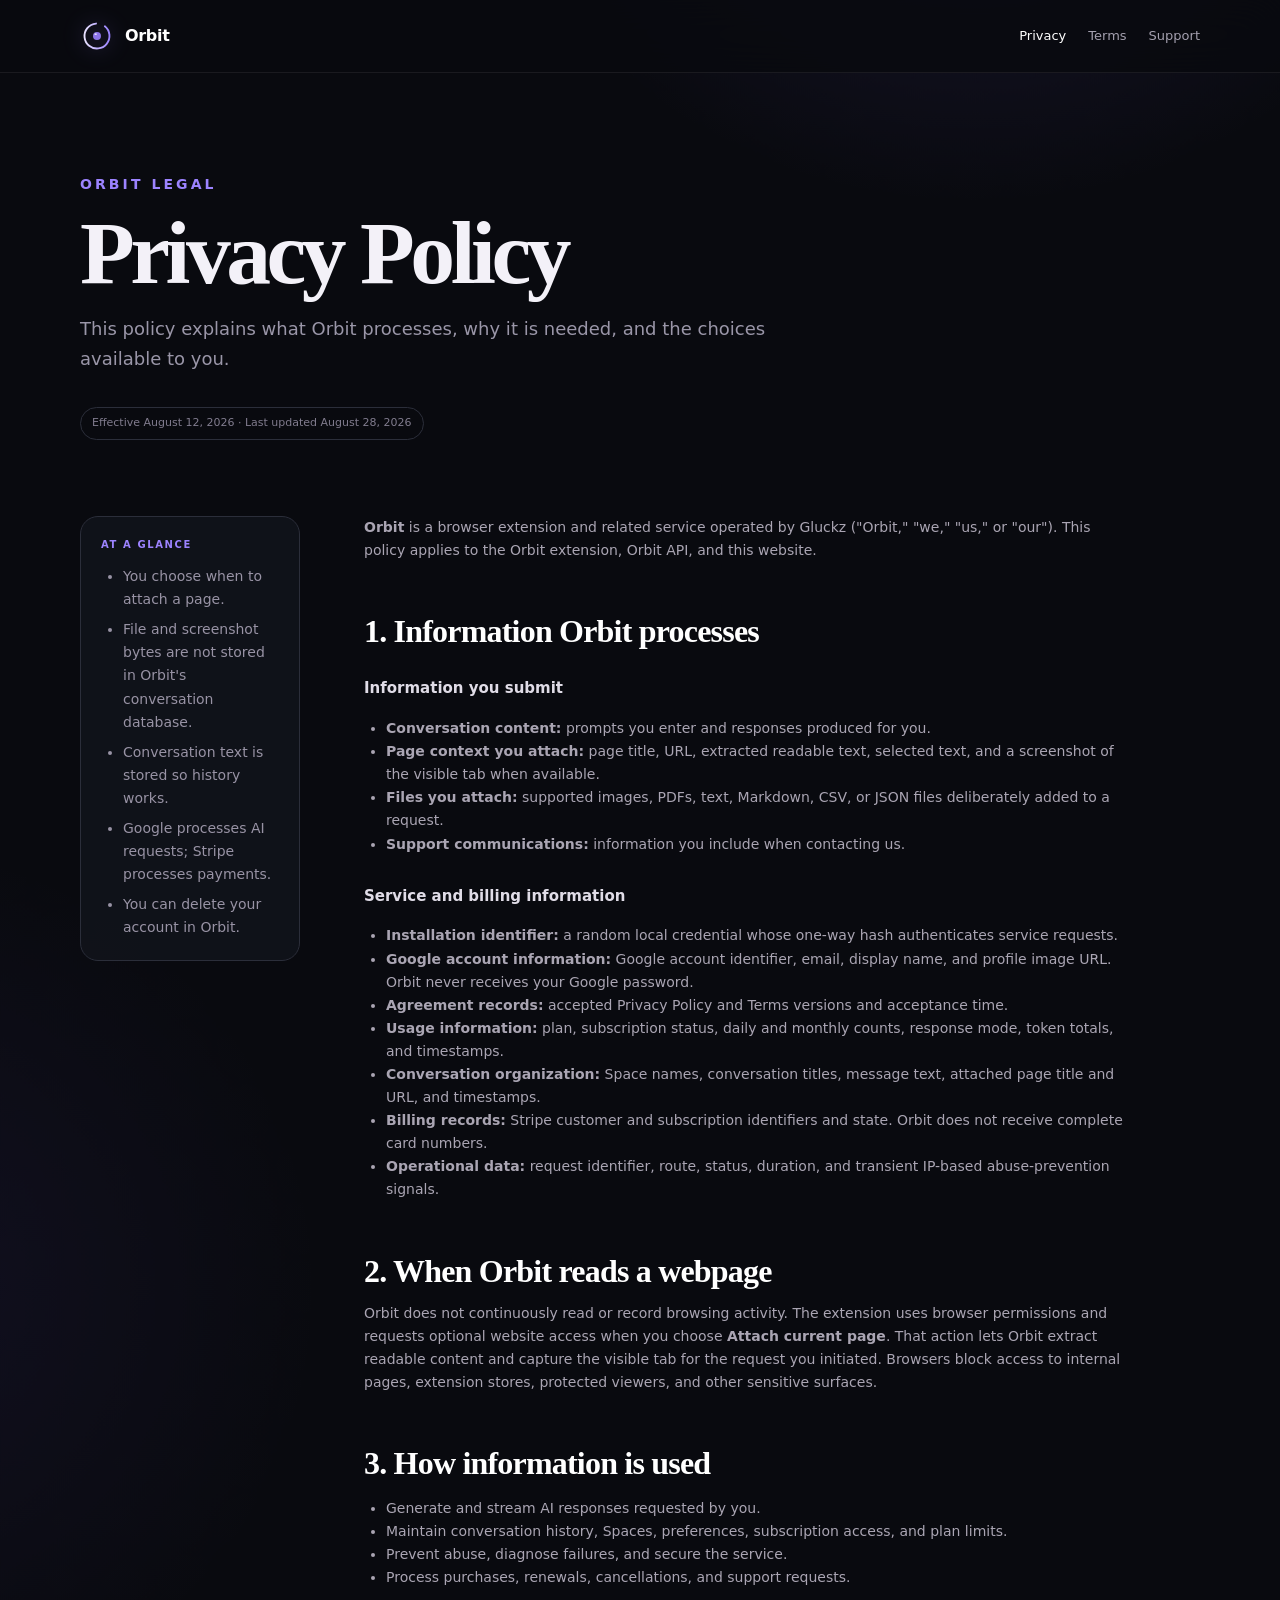
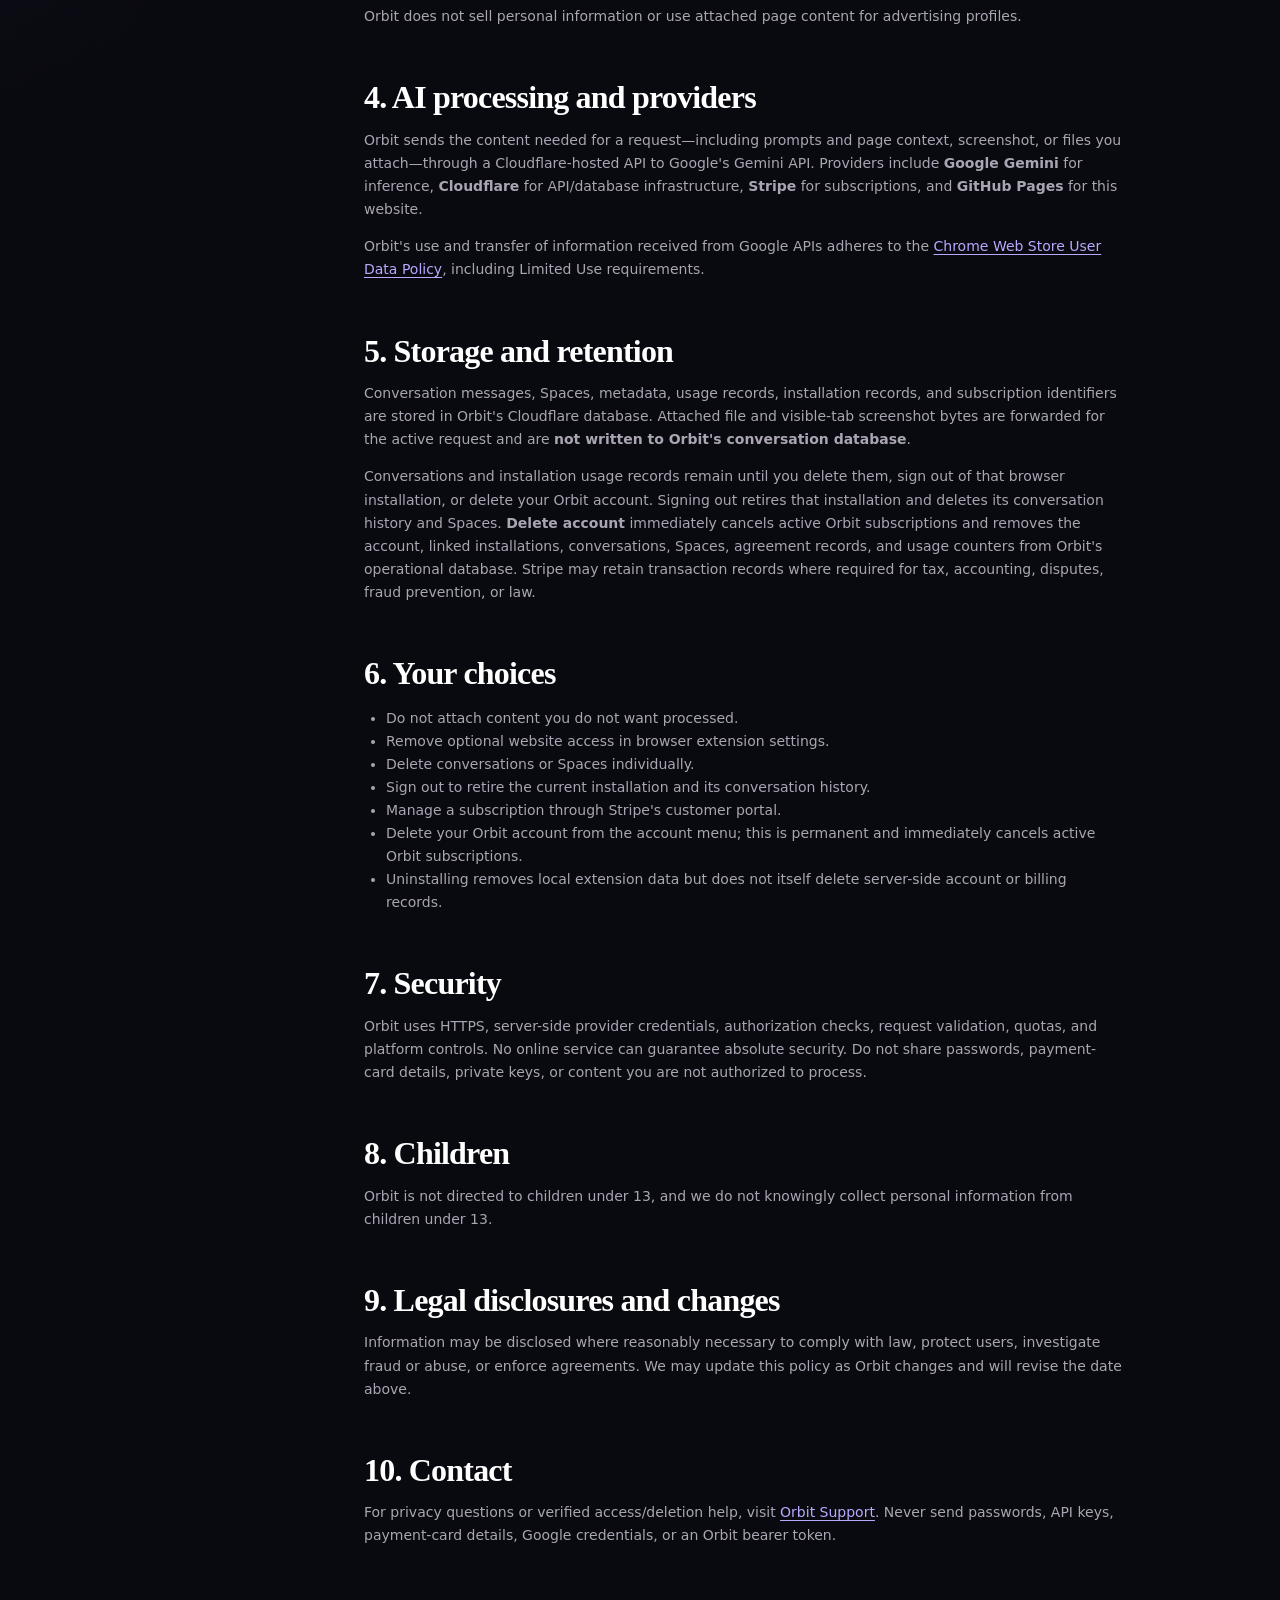
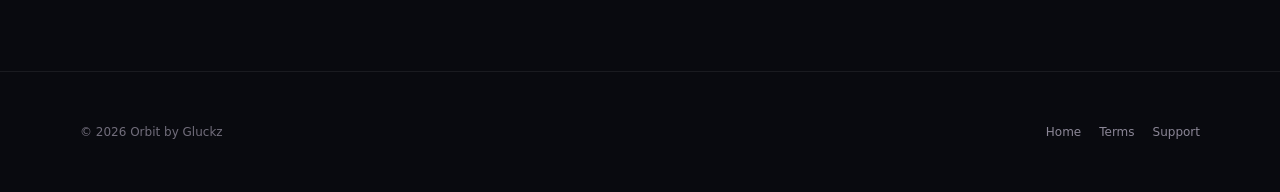
==== privacy/index.html @ 81c694f9 "Launch standalone Orbit website" ====
<!doctype html><html lang="en"><head><meta charset="utf-8"><meta name="viewport" content="width=device-width,initial-scale=1"><meta name="description" content="Orbit Privacy Policy"><meta name="theme-color" content="#090a0f"><title>Privacy Policy — Orbit</title><link rel="icon" href="../assets/orbit-logo.svg" type="image/svg+xml"><link rel="stylesheet" href="../assets/styles.css"></head><body>
<header class="site-header"><nav class="nav"><a class="brand" href="../"><img src="../assets/orbit-logo.svg" alt=""><span>Orbit</span></a><div class="nav-links"><a href="./" aria-current="page">Privacy</a><a href="../terms/">Terms</a><a href="../support/">Support</a></div></nav></header>
<main class="legal"><section class="container legal-hero"><p class="kicker">Orbit legal</p><h1>Privacy Policy</h1><p class="lede">This policy explains what Orbit processes, why it is needed, and the choices available to you.</p><span class="date">Effective August 12, 2026 · Last updated August 28, 2026</span></section>
<section class="container legal-layout"><aside class="summary"><strong>At a glance</strong><ul><li>You choose when to attach a page.</li><li>File and screenshot bytes are not stored in Orbit's conversation database.</li><li>Conversation text is stored so history works.</li><li>Google processes AI requests; Stripe processes payments.</li><li>You can delete your account in Orbit.</li></ul></aside><article>
<p><strong>Orbit</strong> is a browser extension and related service operated by Gluckz ("Orbit," "we," "us," or "our"). This policy applies to the Orbit extension, Orbit API, and this website.</p>
<h2>1. Information Orbit processes</h2><h3>Information you submit</h3><ul><li><strong>Conversation content:</strong> prompts you enter and responses produced for you.</li><li><strong>Page context you attach:</strong> page title, URL, extracted readable text, selected text, and a screenshot of the visible tab when available.</li><li><strong>Files you attach:</strong> supported images, PDFs, text, Markdown, CSV, or JSON files deliberately added to a request.</li><li><strong>Support communications:</strong> information you include when contacting us.</li></ul>
<h3>Service and billing information</h3><ul><li><strong>Installation identifier:</strong> a random local credential whose one-way hash authenticates service requests.</li><li><strong>Google account information:</strong> Google account identifier, email, display name, and profile image URL. Orbit never receives your Google password.</li><li><strong>Agreement records:</strong> accepted Privacy Policy and Terms versions and acceptance time.</li><li><strong>Usage information:</strong> plan, subscription status, daily and monthly counts, response mode, token totals, and timestamps.</li><li><strong>Conversation organization:</strong> Space names, conversation titles, message text, attached page title and URL, and timestamps.</li><li><strong>Billing records:</strong> Stripe customer and subscription identifiers and state. Orbit does not receive complete card numbers.</li><li><strong>Operational data:</strong> request identifier, route, status, duration, and transient IP-based abuse-prevention signals.</li></ul>
<h2>2. When Orbit reads a webpage</h2><p>Orbit does not continuously read or record browsing activity. The extension uses browser permissions and requests optional website access when you choose <strong>Attach current page</strong>. That action lets Orbit extract readable content and capture the visible tab for the request you initiated. Browsers block access to internal pages, extension stores, protected viewers, and other sensitive surfaces.</p>
<h2>3. How information is used</h2><ul><li>Generate and stream AI responses requested by you.</li><li>Maintain conversation history, Spaces, preferences, subscription access, and plan limits.</li><li>Prevent abuse, diagnose failures, and secure the service.</li><li>Process purchases, renewals, cancellations, and support requests.</li></ul><p>Orbit does not sell personal information or use attached page content for advertising profiles.</p>
<h2>4. AI processing and providers</h2><p>Orbit sends the content needed for a request—including prompts and page context, screenshot, or files you attach—through a Cloudflare-hosted API to Google's Gemini API. Providers include <strong>Google Gemini</strong> for inference, <strong>Cloudflare</strong> for API/database infrastructure, <strong>Stripe</strong> for subscriptions, and <strong>GitHub Pages</strong> for this website.</p><p>Orbit's use and transfer of information received from Google APIs adheres to the <a href="https://developer.chrome.com/docs/webstore/program-policies/user-data-faq#limited-use" rel="noreferrer">Chrome Web Store User Data Policy</a>, including Limited Use requirements.</p>
<h2>5. Storage and retention</h2><p>Conversation messages, Spaces, metadata, usage records, installation records, and subscription identifiers are stored in Orbit's Cloudflare database. Attached file and visible-tab screenshot bytes are forwarded for the active request and are <strong>not written to Orbit's conversation database</strong>.</p><p>Conversations and installation usage records remain until you delete them, sign out of that browser installation, or delete your Orbit account. Signing out retires that installation and deletes its conversation history and Spaces. <strong>Delete account</strong> immediately cancels active Orbit subscriptions and removes the account, linked installations, conversations, Spaces, agreement records, and usage counters from Orbit's operational database. Stripe may retain transaction records where required for tax, accounting, disputes, fraud prevention, or law.</p>
<h2>6. Your choices</h2><ul><li>Do not attach content you do not want processed.</li><li>Remove optional website access in browser extension settings.</li><li>Delete conversations or Spaces individually.</li><li>Sign out to retire the current installation and its conversation history.</li><li>Manage a subscription through Stripe's customer portal.</li><li>Delete your Orbit account from the account menu; this is permanent and immediately cancels active Orbit subscriptions.</li><li>Uninstalling removes local extension data but does not itself delete server-side account or billing records.</li></ul>
<h2>7. Security</h2><p>Orbit uses HTTPS, server-side provider credentials, authorization checks, request validation, quotas, and platform controls. No online service can guarantee absolute security. Do not share passwords, payment-card details, private keys, or content you are not authorized to process.</p>
<h2>8. Children</h2><p>Orbit is not directed to children under 13, and we do not knowingly collect personal information from children under 13.</p>
<h2>9. Legal disclosures and changes</h2><p>Information may be disclosed where reasonably necessary to comply with law, protect users, investigate fraud or abuse, or enforce agreements. We may update this policy as Orbit changes and will revise the date above.</p>
<h2>10. Contact</h2><p>For privacy questions or verified access/deletion help, visit <a href="../support/">Orbit Support</a>. Never send passwords, API keys, payment-card details, Google credentials, or an Orbit bearer token.</p>
</article></section></main><footer class="site-footer"><div class="footer-inner"><span>© 2026 Orbit by Gluckz</span><div class="footer-links"><a href="../">Home</a><a href="../terms/">Terms</a><a href="../support/">Support</a></div></div></footer></body></html>
---- assets/styles.css ----
:root {
  color-scheme: dark;
  --bg: #090a0f;
  --surface: #11131b;
  --surface-2: #171925;
  --line: #2b2e3a;
  --text: #f3f1f8;
  --muted: #9a96a8;
  --purple: #9c83ff;
  --purple-2: #6f55de;
  --serif: Georgia, "Times New Roman", serif;
  --sans: Inter, ui-sans-serif, system-ui, -apple-system, BlinkMacSystemFont, "Segoe UI", sans-serif;
}

* { box-sizing: border-box; }
html { background: var(--bg); scroll-behavior: smooth; }
body {
  margin: 0;
  min-width: 280px;
  color: var(--text);
  background:
    radial-gradient(circle at 76% -10%, rgba(111, 85, 222, .22), transparent 34rem),
    radial-gradient(circle at -10% 38%, rgba(93, 68, 190, .10), transparent 28rem),
    var(--bg);
  font: 16px/1.65 var(--sans);
}
a { color: #b9a8ff; text-underline-offset: 3px; }
a:hover { color: #ded5ff; }
button, a { -webkit-tap-highlight-color: transparent; }

.site-header {
  position: sticky;
  top: 0;
  z-index: 20;
  border-bottom: 1px solid rgba(255,255,255,.07);
  background: rgba(9,10,15,.84);
  backdrop-filter: blur(18px);
}
.nav {
  width: min(1120px, calc(100% - 32px));
  height: 72px;
  margin: auto;
  display: flex;
  align-items: center;
  justify-content: space-between;
  gap: 24px;
}
.brand { display: inline-flex; align-items: center; gap: 11px; color: white; text-decoration: none; font-weight: 800; letter-spacing: -.02em; }
.brand img { width: 34px; height: 34px; filter: drop-shadow(0 0 11px rgba(156,131,255,.42)); }
.nav-links { display: flex; align-items: center; gap: 22px; font-size: 13px; }
.nav-links a { color: #a4a0af; text-decoration: none; }
.nav-links a:hover, .nav-links a[aria-current="page"] { color: white; }

.container { width: min(1120px, calc(100% - 40px)); margin-inline: auto; }
.hero { min-height: 660px; display: grid; grid-template-columns: 1.05fr .95fr; align-items: center; gap: 64px; padding: 96px 0 82px; }
.kicker { margin: 0; color: var(--purple); font-size: 12px; font-weight: 850; letter-spacing: .22em; text-transform: uppercase; }
h1, h2, h3, p { overflow-wrap: anywhere; }
.hero h1 { max-width: 760px; margin: 18px 0 22px; font: 600 clamp(3.2rem, 7vw, 6.6rem)/.93 var(--serif); letter-spacing: -.055em; }
.hero-copy { max-width: 650px; margin: 0; color: var(--muted); font-size: clamp(1rem, 2vw, 1.22rem); }
.actions { display: flex; flex-wrap: wrap; gap: 12px; margin-top: 34px; }
.button { display: inline-flex; align-items: center; justify-content: center; min-height: 48px; padding: 0 20px; border: 1px solid #6e58cd; border-radius: 999px; color: white; background: linear-gradient(135deg, #7157de, #49378f); text-decoration: none; font-size: 14px; font-weight: 800; box-shadow: 0 14px 42px rgba(78,54,167,.28); }
.button.secondary { border-color: var(--line); color: #d2cedb; background: #12141c; box-shadow: none; }
.orb-stage { position: relative; min-height: 430px; display: grid; place-items: center; }
.orb-stage::before { content: ""; position: absolute; width: 360px; height: 360px; border: 1px solid rgba(155,130,255,.18); border-radius: 50%; box-shadow: 0 0 120px rgba(95,69,205,.20); }
.orb-stage::after { content: ""; position: absolute; width: 245px; height: 245px; border: 1px solid rgba(155,130,255,.14); border-radius: 50%; }
.orb-stage img { position: relative; z-index: 2; width: 150px; height: 150px; filter: drop-shadow(0 0 38px rgba(156,131,255,.42)); }

.section { padding: 86px 0; border-top: 1px solid rgba(255,255,255,.06); }
.section-head { max-width: 720px; margin-bottom: 34px; }
.section h2 { margin: 12px 0 0; font: 600 clamp(2.3rem, 5vw, 4.3rem)/1 var(--serif); letter-spacing: -.04em; }
.grid { display: grid; grid-template-columns: repeat(3, 1fr); gap: 16px; }
.card { padding: 28px; border: 1px solid var(--line); border-radius: 22px; background: linear-gradient(150deg, rgba(24,26,37,.94), rgba(14,16,23,.94)); box-shadow: 0 18px 60px rgba(0,0,0,.18); }
.card .number { color: var(--purple); font: 800 11px/1 var(--sans); letter-spacing: .14em; }
.card h3 { margin: 30px 0 8px; font-size: 18px; letter-spacing: -.02em; }
.card p { margin: 0; color: var(--muted); font-size: 14px; }

.legal-hero { padding: 100px 0 48px; }
.legal-hero h1 { margin: 14px 0 18px; font: 600 clamp(3rem, 7vw, 6rem)/.96 var(--serif); letter-spacing: -.05em; }
.legal-hero .lede { max-width: 760px; color: var(--muted); font-size: 18px; }
.date { display: inline-flex; margin-top: 16px; padding: 6px 11px; border: 1px solid var(--line); border-radius: 999px; color: #817c8e; font-size: 11px; }
.legal-layout { display: grid; grid-template-columns: 220px minmax(0, 760px); gap: 64px; align-items: start; padding: 28px 0 110px; }
.summary { position: sticky; top: 104px; padding: 20px; border: 1px solid var(--line); border-radius: 18px; background: rgba(18,20,28,.8); }
.summary strong { display: block; margin-bottom: 12px; color: var(--purple); font-size: 10px; letter-spacing: .16em; text-transform: uppercase; }
.summary ul { margin: 0; padding-left: 18px; color: #9893a5; font-size: 12px; }
.summary li + li { margin-top: 7px; }
.legal article { min-width: 0; color: #aaa5b3; }
.legal article > :first-child { margin-top: 0; }
.legal h2 { margin: 52px 0 14px; color: white; font: 600 2rem/1.08 var(--serif); letter-spacing: -.025em; }
.legal h3 { margin: 28px 0 10px; color: #e0dce7; font-size: 15px; }
.legal p, .legal li { font-size: 14px; }
.legal ul { padding-left: 22px; }
.legal code { padding: 2px 5px; border: 1px solid var(--line); border-radius: 5px; color: #c8baff; background: #13151d; }

.support-grid { display: grid; grid-template-columns: repeat(2, 1fr); gap: 14px; padding-bottom: 100px; }
.support-grid details { border: 1px solid var(--line); border-radius: 18px; background: #11131b; }
.support-grid summary { padding: 20px; color: #eeebf4; cursor: pointer; font-weight: 750; }
.support-grid details p { margin: 0; padding: 0 20px 20px; color: var(--muted); font-size: 14px; }

.site-footer { border-top: 1px solid rgba(255,255,255,.07); }
.footer-inner { width: min(1120px, calc(100% - 40px)); min-height: 120px; margin: auto; display: flex; align-items: center; justify-content: space-between; gap: 24px; color: #716d7b; font-size: 12px; }
.footer-links { display: flex; flex-wrap: wrap; gap: 18px; }
.footer-links a { color: #8b8696; text-decoration: none; }

.callback { min-height: 100vh; display: grid; place-items: center; padding: 24px; }
.callback-card { width: min(460px, 100%); padding: 44px; border: 1px solid var(--line); border-radius: 26px; text-align: center; background: #11131b; box-shadow: 0 28px 100px rgba(0,0,0,.48); }
.callback-card img { width: 68px; height: 68px; }
.callback-card h1 { margin: 20px 0 10px; font: 600 2.2rem/1 var(--serif); }
.callback-card p { color: var(--muted); }
.spinner { width: 28px; height: 28px; margin: 24px auto 0; border: 3px solid #313441; border-top-color: var(--purple); border-radius: 50%; animation: spin .8s linear infinite; }
@keyframes spin { to { transform: rotate(1turn); } }

@media (max-width: 820px) {
  .hero { grid-template-columns: 1fr; gap: 10px; padding-top: 72px; }
  .orb-stage { min-height: 300px; order: -1; }
  .orb-stage::before { width: 260px; height: 260px; }
  .orb-stage::after { width: 180px; height: 180px; }
  .orb-stage img { width: 110px; height: 110px; }
  .grid { grid-template-columns: 1fr; }
  .legal-layout { grid-template-columns: 1fr; gap: 30px; }
  .summary { position: static; }
}
@media (max-width: 600px) {
  .nav { height: auto; min-height: 68px; align-items: flex-start; padding: 16px 0; }
  .nav-links { max-width: 220px; justify-content: flex-end; flex-wrap: wrap; gap: 6px 14px; }
  .hero h1 { font-size: 3.35rem; }
  .support-grid { grid-template-columns: 1fr; }
  .footer-inner { align-items: flex-start; flex-direction: column; justify-content: center; padding: 26px 0; }
}
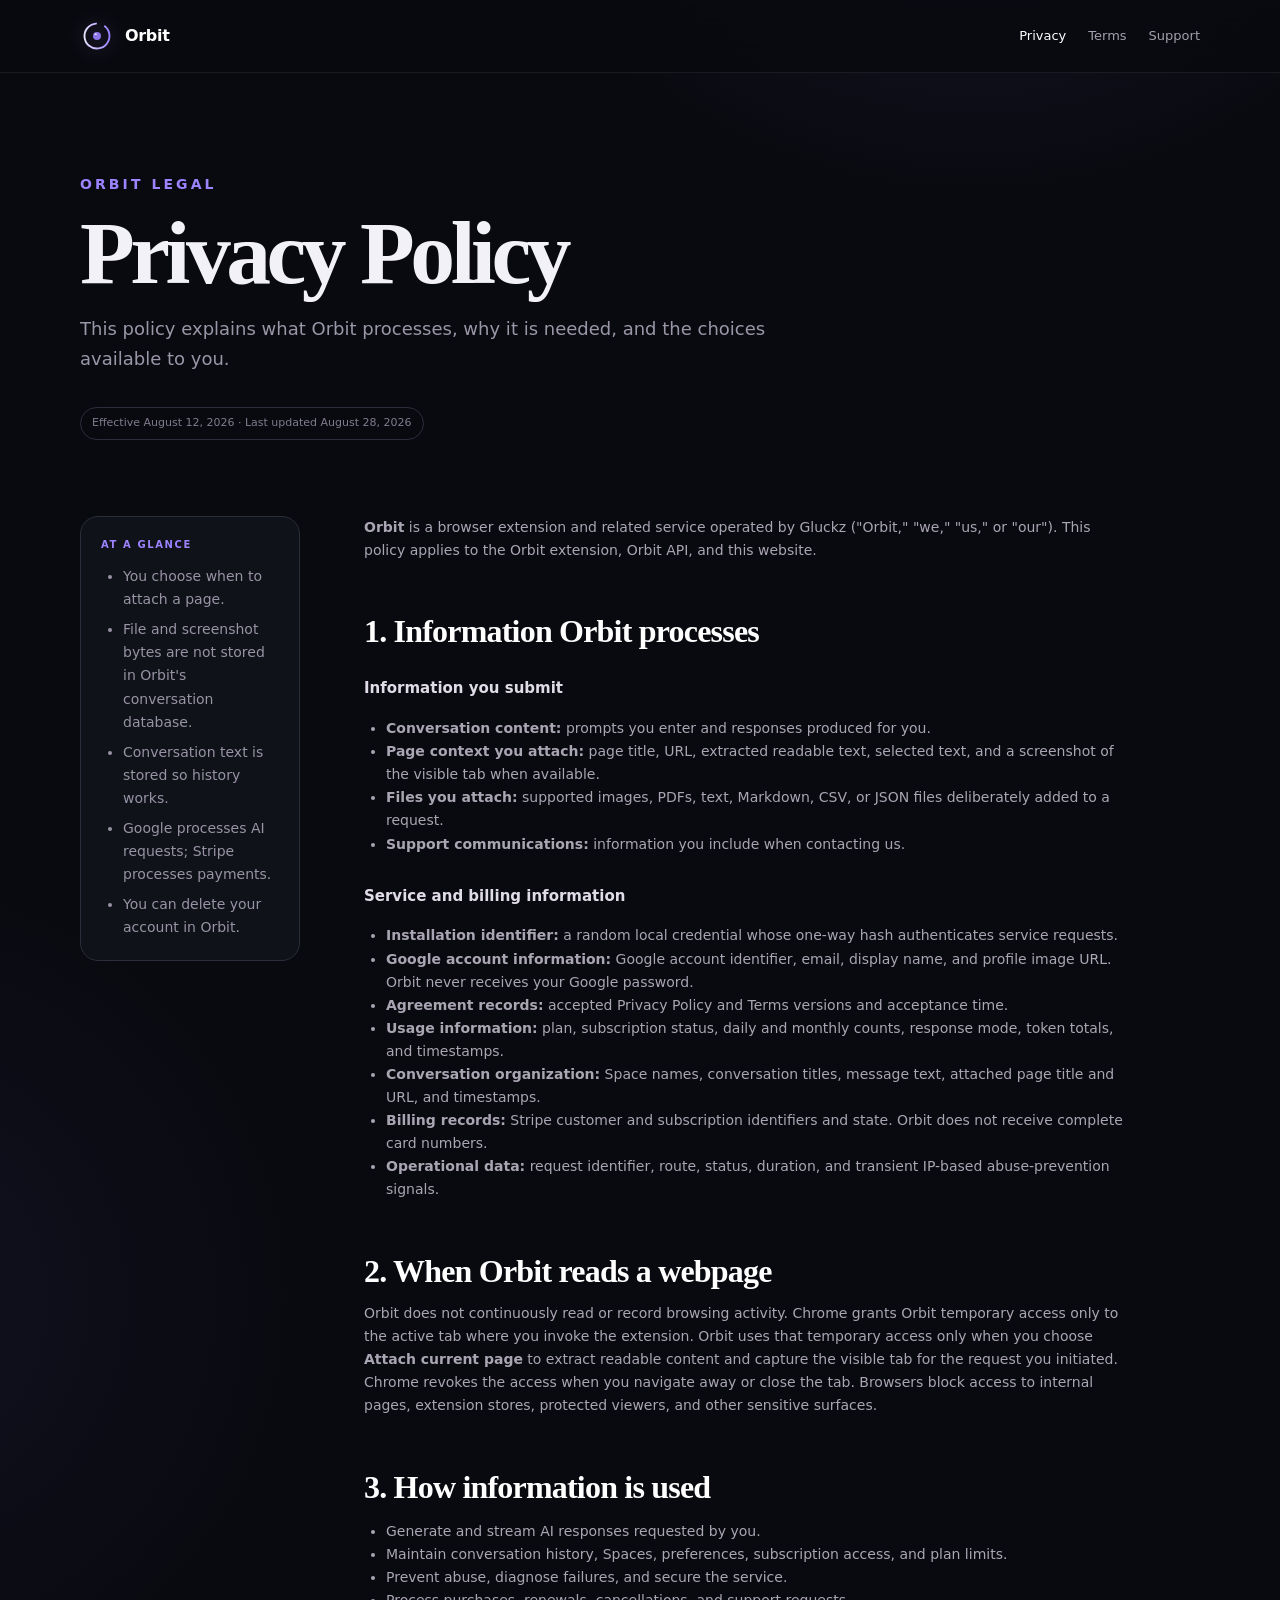
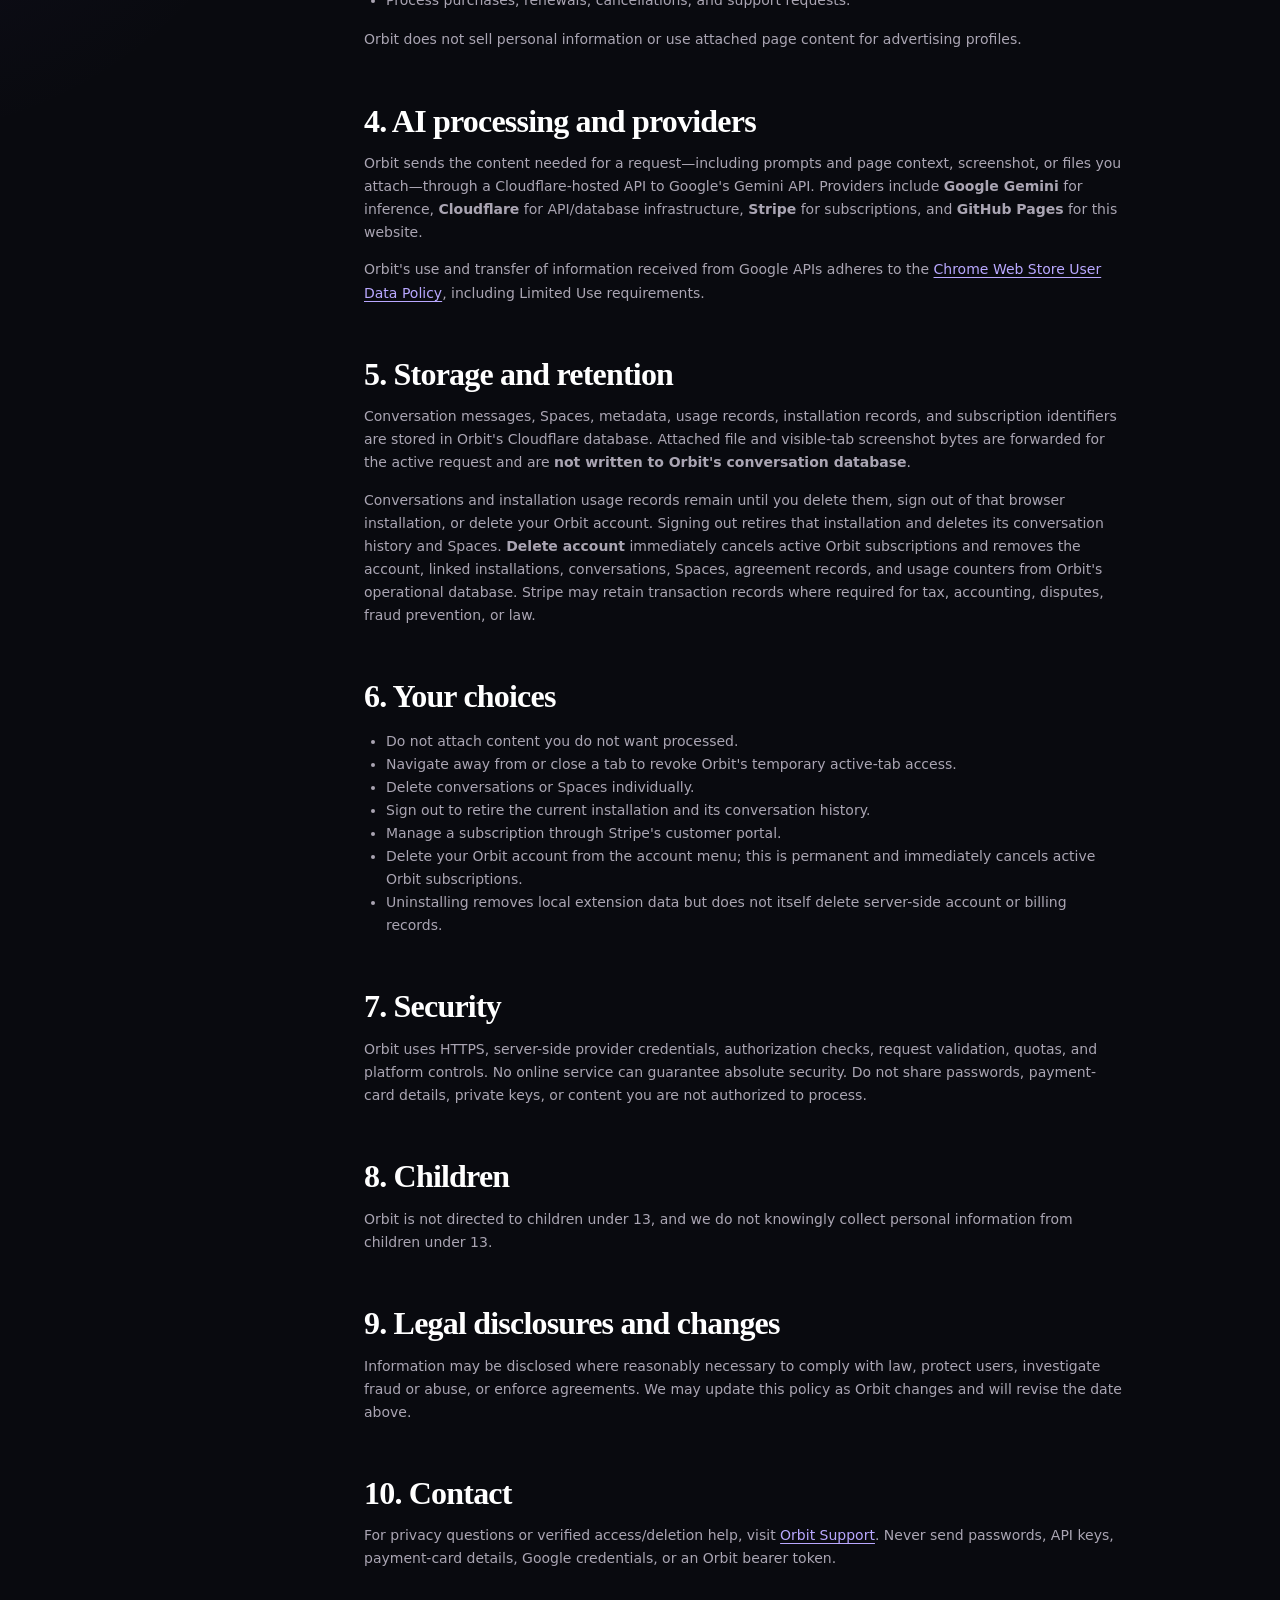
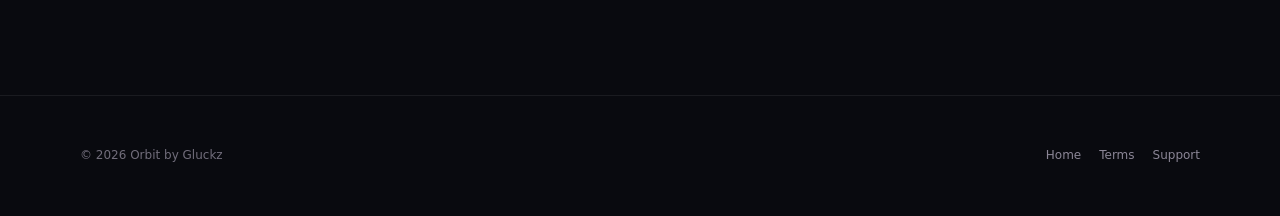
==== commit ca0f9247: "Clarify temporary page access" ====
--- a/privacy/index.html
+++ b/privacy/index.html
@@ -5,11 +5,11 @@
 <p><strong>Orbit</strong> is a browser extension and related service operated by Gluckz ("Orbit," "we," "us," or "our"). This policy applies to the Orbit extension, Orbit API, and this website.</p>
 <h2>1. Information Orbit processes</h2><h3>Information you submit</h3><ul><li><strong>Conversation content:</strong> prompts you enter and responses produced for you.</li><li><strong>Page context you attach:</strong> page title, URL, extracted readable text, selected text, and a screenshot of the visible tab when available.</li><li><strong>Files you attach:</strong> supported images, PDFs, text, Markdown, CSV, or JSON files deliberately added to a request.</li><li><strong>Support communications:</strong> information you include when contacting us.</li></ul>
 <h3>Service and billing information</h3><ul><li><strong>Installation identifier:</strong> a random local credential whose one-way hash authenticates service requests.</li><li><strong>Google account information:</strong> Google account identifier, email, display name, and profile image URL. Orbit never receives your Google password.</li><li><strong>Agreement records:</strong> accepted Privacy Policy and Terms versions and acceptance time.</li><li><strong>Usage information:</strong> plan, subscription status, daily and monthly counts, response mode, token totals, and timestamps.</li><li><strong>Conversation organization:</strong> Space names, conversation titles, message text, attached page title and URL, and timestamps.</li><li><strong>Billing records:</strong> Stripe customer and subscription identifiers and state. Orbit does not receive complete card numbers.</li><li><strong>Operational data:</strong> request identifier, route, status, duration, and transient IP-based abuse-prevention signals.</li></ul>
-<h2>2. When Orbit reads a webpage</h2><p>Orbit does not continuously read or record browsing activity. The extension uses browser permissions and requests optional website access when you choose <strong>Attach current page</strong>. That action lets Orbit extract readable content and capture the visible tab for the request you initiated. Browsers block access to internal pages, extension stores, protected viewers, and other sensitive surfaces.</p>
+<h2>2. When Orbit reads a webpage</h2><p>Orbit does not continuously read or record browsing activity. Chrome grants Orbit temporary access only to the active tab where you invoke the extension. Orbit uses that temporary access only when you choose <strong>Attach current page</strong> to extract readable content and capture the visible tab for the request you initiated. Chrome revokes the access when you navigate away or close the tab. Browsers block access to internal pages, extension stores, protected viewers, and other sensitive surfaces.</p>
 <h2>3. How information is used</h2><ul><li>Generate and stream AI responses requested by you.</li><li>Maintain conversation history, Spaces, preferences, subscription access, and plan limits.</li><li>Prevent abuse, diagnose failures, and secure the service.</li><li>Process purchases, renewals, cancellations, and support requests.</li></ul><p>Orbit does not sell personal information or use attached page content for advertising profiles.</p>
 <h2>4. AI processing and providers</h2><p>Orbit sends the content needed for a request—including prompts and page context, screenshot, or files you attach—through a Cloudflare-hosted API to Google's Gemini API. Providers include <strong>Google Gemini</strong> for inference, <strong>Cloudflare</strong> for API/database infrastructure, <strong>Stripe</strong> for subscriptions, and <strong>GitHub Pages</strong> for this website.</p><p>Orbit's use and transfer of information received from Google APIs adheres to the <a href="https://developer.chrome.com/docs/webstore/program-policies/user-data-faq#limited-use" rel="noreferrer">Chrome Web Store User Data Policy</a>, including Limited Use requirements.</p>
 <h2>5. Storage and retention</h2><p>Conversation messages, Spaces, metadata, usage records, installation records, and subscription identifiers are stored in Orbit's Cloudflare database. Attached file and visible-tab screenshot bytes are forwarded for the active request and are <strong>not written to Orbit's conversation database</strong>.</p><p>Conversations and installation usage records remain until you delete them, sign out of that browser installation, or delete your Orbit account. Signing out retires that installation and deletes its conversation history and Spaces. <strong>Delete account</strong> immediately cancels active Orbit subscriptions and removes the account, linked installations, conversations, Spaces, agreement records, and usage counters from Orbit's operational database. Stripe may retain transaction records where required for tax, accounting, disputes, fraud prevention, or law.</p>
-<h2>6. Your choices</h2><ul><li>Do not attach content you do not want processed.</li><li>Remove optional website access in browser extension settings.</li><li>Delete conversations or Spaces individually.</li><li>Sign out to retire the current installation and its conversation history.</li><li>Manage a subscription through Stripe's customer portal.</li><li>Delete your Orbit account from the account menu; this is permanent and immediately cancels active Orbit subscriptions.</li><li>Uninstalling removes local extension data but does not itself delete server-side account or billing records.</li></ul>
+<h2>6. Your choices</h2><ul><li>Do not attach content you do not want processed.</li><li>Navigate away from or close a tab to revoke Orbit's temporary active-tab access.</li><li>Delete conversations or Spaces individually.</li><li>Sign out to retire the current installation and its conversation history.</li><li>Manage a subscription through Stripe's customer portal.</li><li>Delete your Orbit account from the account menu; this is permanent and immediately cancels active Orbit subscriptions.</li><li>Uninstalling removes local extension data but does not itself delete server-side account or billing records.</li></ul>
 <h2>7. Security</h2><p>Orbit uses HTTPS, server-side provider credentials, authorization checks, request validation, quotas, and platform controls. No online service can guarantee absolute security. Do not share passwords, payment-card details, private keys, or content you are not authorized to process.</p>
 <h2>8. Children</h2><p>Orbit is not directed to children under 13, and we do not knowingly collect personal information from children under 13.</p>
 <h2>9. Legal disclosures and changes</h2><p>Information may be disclosed where reasonably necessary to comply with law, protect users, investigate fraud or abuse, or enforce agreements. We may update this policy as Orbit changes and will revise the date above.</p>
